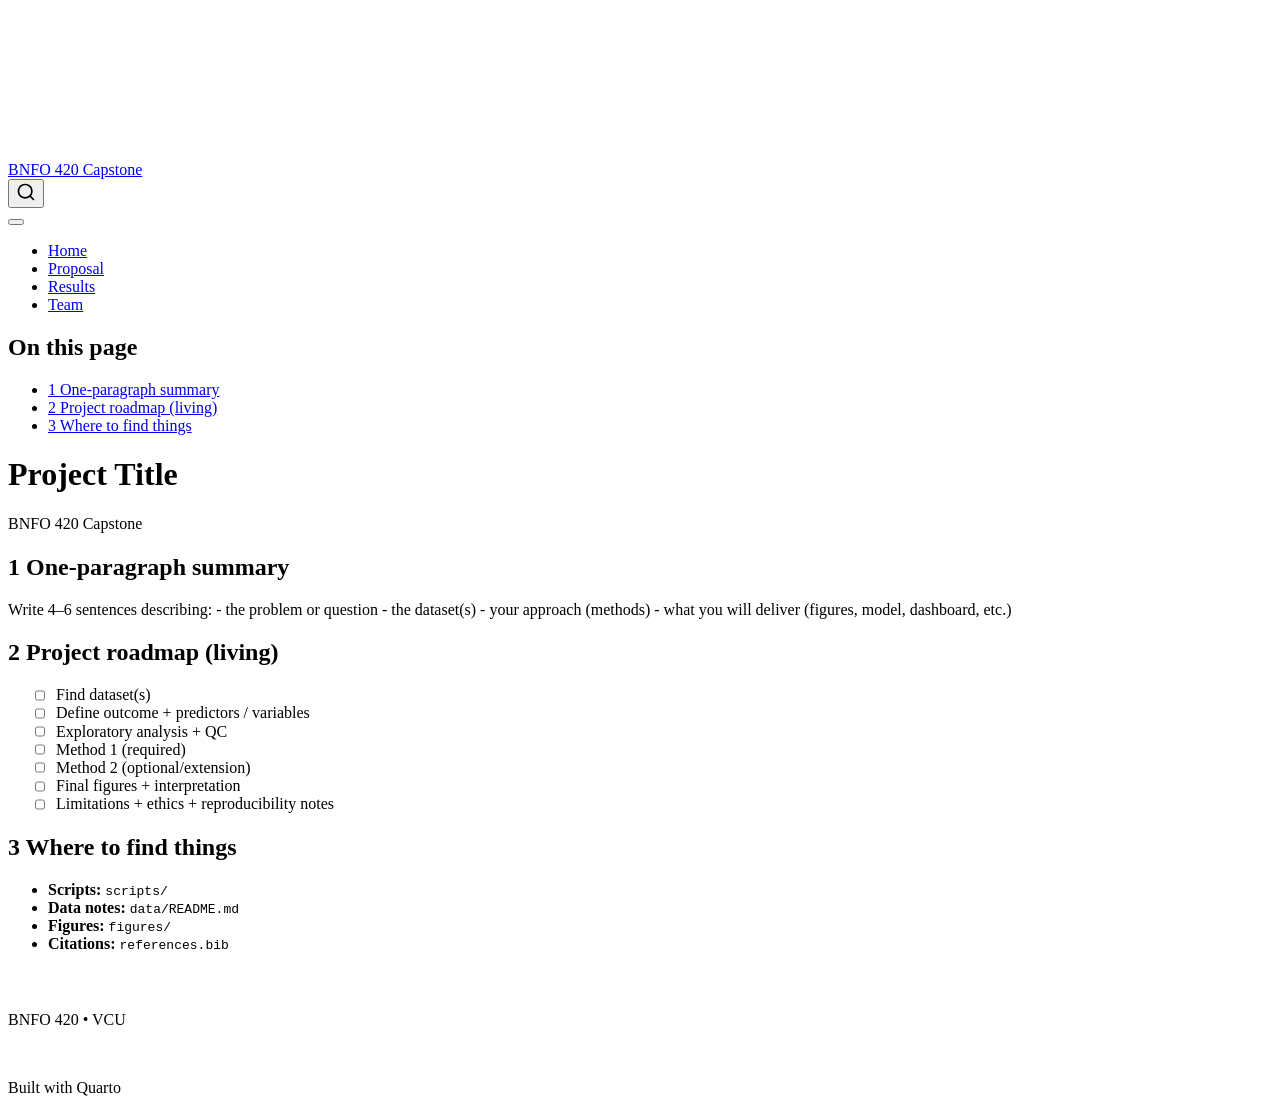
==== docs/index.html @ 2b0be244 "Initial commit" ====
<!DOCTYPE html>
<html xmlns="http://www.w3.org/1999/xhtml" lang="en" xml:lang="en"><head>

<meta charset="utf-8">
<meta name="generator" content="quarto-1.8.26">

<meta name="viewport" content="width=device-width, initial-scale=1.0, user-scalable=yes">


<title>Project Title – BNFO 420 Capstone</title>
<style>
code{white-space: pre-wrap;}
span.smallcaps{font-variant: small-caps;}
div.columns{display: flex; gap: min(4vw, 1.5em);}
div.column{flex: auto; overflow-x: auto;}
div.hanging-indent{margin-left: 1.5em; text-indent: -1.5em;}
ul.task-list{list-style: none;}
ul.task-list li input[type="checkbox"] {
  width: 0.8em;
  margin: 0 0.8em 0.2em -1em; /* quarto-specific, see https://github.com/quarto-dev/quarto-cli/issues/4556 */ 
  vertical-align: middle;
}
</style>


<script src="site_libs/quarto-nav/quarto-nav.js"></script>
<script src="site_libs/quarto-nav/headroom.min.js"></script>
<script src="site_libs/clipboard/clipboard.min.js"></script>
<script src="site_libs/quarto-search/autocomplete.umd.js"></script>
<script src="site_libs/quarto-search/fuse.min.js"></script>
<script src="site_libs/quarto-search/quarto-search.js"></script>
<meta name="quarto:offset" content="./">
<script src="site_libs/quarto-html/quarto.js" type="module"></script>
<script src="site_libs/quarto-html/tabsets/tabsets.js" type="module"></script>
<script src="site_libs/quarto-html/axe/axe-check.js" type="module"></script>
<script src="site_libs/quarto-html/popper.min.js"></script>
<script src="site_libs/quarto-html/tippy.umd.min.js"></script>
<script src="site_libs/quarto-html/anchor.min.js"></script>
<link href="site_libs/quarto-html/tippy.css" rel="stylesheet">
<link href="site_libs/quarto-html/quarto-syntax-highlighting-587c61ba64f3a5504c4d52d930310e48.css" rel="stylesheet" id="quarto-text-highlighting-styles">
<script src="site_libs/bootstrap/bootstrap.min.js"></script>
<link href="site_libs/bootstrap/bootstrap-icons.css" rel="stylesheet">
<link href="site_libs/bootstrap/bootstrap-5b4ad623e5705c0698d39aec6f10cf02.min.css" rel="stylesheet" append-hash="true" id="quarto-bootstrap" data-mode="light">
<script id="quarto-search-options" type="application/json">{
  "location": "navbar",
  "copy-button": false,
  "collapse-after": 3,
  "panel-placement": "end",
  "type": "overlay",
  "limit": 50,
  "keyboard-shortcut": [
    "f",
    "/",
    "s"
  ],
  "show-item-context": false,
  "language": {
    "search-no-results-text": "No results",
    "search-matching-documents-text": "matching documents",
    "search-copy-link-title": "Copy link to search",
    "search-hide-matches-text": "Hide additional matches",
    "search-more-match-text": "more match in this document",
    "search-more-matches-text": "more matches in this document",
    "search-clear-button-title": "Clear",
    "search-text-placeholder": "",
    "search-detached-cancel-button-title": "Cancel",
    "search-submit-button-title": "Submit",
    "search-label": "Search"
  }
}</script>


</head>

<body class="nav-fixed quarto-light">

<div id="quarto-search-results"></div>
  <header id="quarto-header" class="headroom fixed-top">
    <nav class="navbar navbar-expand-lg " data-bs-theme="dark">
      <div class="navbar-container container-fluid">
      <div class="navbar-brand-container mx-auto">
    <a class="navbar-brand" href="./index.html">
    <span class="navbar-title">BNFO 420 Capstone</span>
    </a>
  </div>
            <div id="quarto-search" class="" title="Search"></div>
          <button class="navbar-toggler" type="button" data-bs-toggle="collapse" data-bs-target="#navbarCollapse" aria-controls="navbarCollapse" role="menu" aria-expanded="false" aria-label="Toggle navigation" onclick="if (window.quartoToggleHeadroom) { window.quartoToggleHeadroom(); }">
  <span class="navbar-toggler-icon"></span>
</button>
          <div class="collapse navbar-collapse" id="navbarCollapse">
            <ul class="navbar-nav navbar-nav-scroll me-auto">
  <li class="nav-item">
    <a class="nav-link active" href="./index.html" aria-current="page"> 
<span class="menu-text">Home</span></a>
  </li>  
  <li class="nav-item">
    <a class="nav-link" href="./proposal.html"> 
<span class="menu-text">Proposal</span></a>
  </li>  
  <li class="nav-item">
    <a class="nav-link" href="./results.html"> 
<span class="menu-text">Results</span></a>
  </li>  
  <li class="nav-item">
    <a class="nav-link" href="./team.html"> 
<span class="menu-text">Team</span></a>
  </li>  
</ul>
          </div> <!-- /navcollapse -->
            <div class="quarto-navbar-tools">
</div>
      </div> <!-- /container-fluid -->
    </nav>
</header>
<!-- content -->
<div id="quarto-content" class="quarto-container page-columns page-rows-contents page-layout-article page-navbar">
<!-- sidebar -->
<!-- margin-sidebar -->
    <div id="quarto-margin-sidebar" class="sidebar margin-sidebar">
        <nav id="TOC" role="doc-toc" class="toc-active">
    <h2 id="toc-title">On this page</h2>
   
  <ul>
  <li><a href="#one-paragraph-summary" id="toc-one-paragraph-summary" class="nav-link active" data-scroll-target="#one-paragraph-summary"><span class="header-section-number">1</span> One-paragraph summary</a></li>
  <li><a href="#project-roadmap-living" id="toc-project-roadmap-living" class="nav-link" data-scroll-target="#project-roadmap-living"><span class="header-section-number">2</span> Project roadmap (living)</a></li>
  <li><a href="#where-to-find-things" id="toc-where-to-find-things" class="nav-link" data-scroll-target="#where-to-find-things"><span class="header-section-number">3</span> Where to find things</a></li>
  </ul>
</nav>
    </div>
<!-- main -->
<main class="content" id="quarto-document-content">

<header id="title-block-header" class="quarto-title-block default">
<div class="quarto-title">
<h1 class="title">Project Title</h1>
<p class="subtitle lead">BNFO 420 Capstone</p>
</div>



<div class="quarto-title-meta">

    
  
    
  </div>
  


</header>


<section id="one-paragraph-summary" class="level2" data-number="1">
<h2 data-number="1" class="anchored" data-anchor-id="one-paragraph-summary"><span class="header-section-number">1</span> One-paragraph summary</h2>
<p>Write 4–6 sentences describing: - the problem or question - the dataset(s) - your approach (methods) - what you will deliver (figures, model, dashboard, etc.)</p>
</section>
<section id="project-roadmap-living" class="level2" data-number="2">
<h2 data-number="2" class="anchored" data-anchor-id="project-roadmap-living"><span class="header-section-number">2</span> Project roadmap (living)</h2>
<ul class="task-list">
<li><label><input type="checkbox">Find dataset(s)</label></li>
<li><label><input type="checkbox">Define outcome + predictors / variables</label></li>
<li><label><input type="checkbox">Exploratory analysis + QC</label></li>
<li><label><input type="checkbox">Method 1 (required)</label></li>
<li><label><input type="checkbox">Method 2 (optional/extension)</label></li>
<li><label><input type="checkbox">Final figures + interpretation</label></li>
<li><label><input type="checkbox">Limitations + ethics + reproducibility notes</label></li>
</ul>
</section>
<section id="where-to-find-things" class="level2" data-number="3">
<h2 data-number="3" class="anchored" data-anchor-id="where-to-find-things"><span class="header-section-number">3</span> Where to find things</h2>
<ul>
<li><strong>Scripts:</strong> <code>scripts/</code></li>
<li><strong>Data notes:</strong> <code>data/README.md</code></li>
<li><strong>Figures:</strong> <code>figures/</code></li>
<li><strong>Citations:</strong> <code>references.bib</code></li>
</ul>


</section>

</main> <!-- /main -->
<script id="quarto-html-after-body" type="application/javascript">
  window.document.addEventListener("DOMContentLoaded", function (event) {
    const icon = "";
    const anchorJS = new window.AnchorJS();
    anchorJS.options = {
      placement: 'right',
      icon: icon
    };
    anchorJS.add('.anchored');
    const isCodeAnnotation = (el) => {
      for (const clz of el.classList) {
        if (clz.startsWith('code-annotation-')) {                     
          return true;
        }
      }
      return false;
    }
    const onCopySuccess = function(e) {
      // button target
      const button = e.trigger;
      // don't keep focus
      button.blur();
      // flash "checked"
      button.classList.add('code-copy-button-checked');
      var currentTitle = button.getAttribute("title");
      button.setAttribute("title", "Copied!");
      let tooltip;
      if (window.bootstrap) {
        button.setAttribute("data-bs-toggle", "tooltip");
        button.setAttribute("data-bs-placement", "left");
        button.setAttribute("data-bs-title", "Copied!");
        tooltip = new bootstrap.Tooltip(button, 
          { trigger: "manual", 
            customClass: "code-copy-button-tooltip",
            offset: [0, -8]});
        tooltip.show();    
      }
      setTimeout(function() {
        if (tooltip) {
          tooltip.hide();
          button.removeAttribute("data-bs-title");
          button.removeAttribute("data-bs-toggle");
          button.removeAttribute("data-bs-placement");
        }
        button.setAttribute("title", currentTitle);
        button.classList.remove('code-copy-button-checked');
      }, 1000);
      // clear code selection
      e.clearSelection();
    }
    const getTextToCopy = function(trigger) {
      const outerScaffold = trigger.parentElement.cloneNode(true);
      const codeEl = outerScaffold.querySelector('code');
      for (const childEl of codeEl.children) {
        if (isCodeAnnotation(childEl)) {
          childEl.remove();
        }
      }
      return codeEl.innerText;
    }
    const clipboard = new window.ClipboardJS('.code-copy-button:not([data-in-quarto-modal])', {
      text: getTextToCopy
    });
    clipboard.on('success', onCopySuccess);
    if (window.document.getElementById('quarto-embedded-source-code-modal')) {
      const clipboardModal = new window.ClipboardJS('.code-copy-button[data-in-quarto-modal]', {
        text: getTextToCopy,
        container: window.document.getElementById('quarto-embedded-source-code-modal')
      });
      clipboardModal.on('success', onCopySuccess);
    }
      var localhostRegex = new RegExp(/^(?:http|https):\/\/localhost\:?[0-9]*\//);
      var mailtoRegex = new RegExp(/^mailto:/);
        var filterRegex = new RegExp('/' + window.location.host + '/');
      var isInternal = (href) => {
          return filterRegex.test(href) || localhostRegex.test(href) || mailtoRegex.test(href);
      }
      // Inspect non-navigation links and adorn them if external
     var links = window.document.querySelectorAll('a[href]:not(.nav-link):not(.navbar-brand):not(.toc-action):not(.sidebar-link):not(.sidebar-item-toggle):not(.pagination-link):not(.no-external):not([aria-hidden]):not(.dropdown-item):not(.quarto-navigation-tool):not(.about-link)');
      for (var i=0; i<links.length; i++) {
        const link = links[i];
        if (!isInternal(link.href)) {
          // undo the damage that might have been done by quarto-nav.js in the case of
          // links that we want to consider external
          if (link.dataset.originalHref !== undefined) {
            link.href = link.dataset.originalHref;
          }
        }
      }
    function tippyHover(el, contentFn, onTriggerFn, onUntriggerFn) {
      const config = {
        allowHTML: true,
        maxWidth: 500,
        delay: 100,
        arrow: false,
        appendTo: function(el) {
            return el.parentElement;
        },
        interactive: true,
        interactiveBorder: 10,
        theme: 'quarto',
        placement: 'bottom-start',
      };
      if (contentFn) {
        config.content = contentFn;
      }
      if (onTriggerFn) {
        config.onTrigger = onTriggerFn;
      }
      if (onUntriggerFn) {
        config.onUntrigger = onUntriggerFn;
      }
      window.tippy(el, config); 
    }
    const noterefs = window.document.querySelectorAll('a[role="doc-noteref"]');
    for (var i=0; i<noterefs.length; i++) {
      const ref = noterefs[i];
      tippyHover(ref, function() {
        // use id or data attribute instead here
        let href = ref.getAttribute('data-footnote-href') || ref.getAttribute('href');
        try { href = new URL(href).hash; } catch {}
        const id = href.replace(/^#\/?/, "");
        const note = window.document.getElementById(id);
        if (note) {
          return note.innerHTML;
        } else {
          return "";
        }
      });
    }
    const xrefs = window.document.querySelectorAll('a.quarto-xref');
    const processXRef = (id, note) => {
      // Strip column container classes
      const stripColumnClz = (el) => {
        el.classList.remove("page-full", "page-columns");
        if (el.children) {
          for (const child of el.children) {
            stripColumnClz(child);
          }
        }
      }
      stripColumnClz(note)
      if (id === null || id.startsWith('sec-')) {
        // Special case sections, only their first couple elements
        const container = document.createElement("div");
        if (note.children && note.children.length > 2) {
          container.appendChild(note.children[0].cloneNode(true));
          for (let i = 1; i < note.children.length; i++) {
            const child = note.children[i];
            if (child.tagName === "P" && child.innerText === "") {
              continue;
            } else {
              container.appendChild(child.cloneNode(true));
              break;
            }
          }
          if (window.Quarto?.typesetMath) {
            window.Quarto.typesetMath(container);
          }
          return container.innerHTML
        } else {
          if (window.Quarto?.typesetMath) {
            window.Quarto.typesetMath(note);
          }
          return note.innerHTML;
        }
      } else {
        // Remove any anchor links if they are present
        const anchorLink = note.querySelector('a.anchorjs-link');
        if (anchorLink) {
          anchorLink.remove();
        }
        if (window.Quarto?.typesetMath) {
          window.Quarto.typesetMath(note);
        }
        if (note.classList.contains("callout")) {
          return note.outerHTML;
        } else {
          return note.innerHTML;
        }
      }
    }
    for (var i=0; i<xrefs.length; i++) {
      const xref = xrefs[i];
      tippyHover(xref, undefined, function(instance) {
        instance.disable();
        let url = xref.getAttribute('href');
        let hash = undefined; 
        if (url.startsWith('#')) {
          hash = url;
        } else {
          try { hash = new URL(url).hash; } catch {}
        }
        if (hash) {
          const id = hash.replace(/^#\/?/, "");
          const note = window.document.getElementById(id);
          if (note !== null) {
            try {
              const html = processXRef(id, note.cloneNode(true));
              instance.setContent(html);
            } finally {
              instance.enable();
              instance.show();
            }
          } else {
            // See if we can fetch this
            fetch(url.split('#')[0])
            .then(res => res.text())
            .then(html => {
              const parser = new DOMParser();
              const htmlDoc = parser.parseFromString(html, "text/html");
              const note = htmlDoc.getElementById(id);
              if (note !== null) {
                const html = processXRef(id, note);
                instance.setContent(html);
              } 
            }).finally(() => {
              instance.enable();
              instance.show();
            });
          }
        } else {
          // See if we can fetch a full url (with no hash to target)
          // This is a special case and we should probably do some content thinning / targeting
          fetch(url)
          .then(res => res.text())
          .then(html => {
            const parser = new DOMParser();
            const htmlDoc = parser.parseFromString(html, "text/html");
            const note = htmlDoc.querySelector('main.content');
            if (note !== null) {
              // This should only happen for chapter cross references
              // (since there is no id in the URL)
              // remove the first header
              if (note.children.length > 0 && note.children[0].tagName === "HEADER") {
                note.children[0].remove();
              }
              const html = processXRef(null, note);
              instance.setContent(html);
            } 
          }).finally(() => {
            instance.enable();
            instance.show();
          });
        }
      }, function(instance) {
      });
    }
        let selectedAnnoteEl;
        const selectorForAnnotation = ( cell, annotation) => {
          let cellAttr = 'data-code-cell="' + cell + '"';
          let lineAttr = 'data-code-annotation="' +  annotation + '"';
          const selector = 'span[' + cellAttr + '][' + lineAttr + ']';
          return selector;
        }
        const selectCodeLines = (annoteEl) => {
          const doc = window.document;
          const targetCell = annoteEl.getAttribute("data-target-cell");
          const targetAnnotation = annoteEl.getAttribute("data-target-annotation");
          const annoteSpan = window.document.querySelector(selectorForAnnotation(targetCell, targetAnnotation));
          const lines = annoteSpan.getAttribute("data-code-lines").split(",");
          const lineIds = lines.map((line) => {
            return targetCell + "-" + line;
          })
          let top = null;
          let height = null;
          let parent = null;
          if (lineIds.length > 0) {
              //compute the position of the single el (top and bottom and make a div)
              const el = window.document.getElementById(lineIds[0]);
              top = el.offsetTop;
              height = el.offsetHeight;
              parent = el.parentElement.parentElement;
            if (lineIds.length > 1) {
              const lastEl = window.document.getElementById(lineIds[lineIds.length - 1]);
              const bottom = lastEl.offsetTop + lastEl.offsetHeight;
              height = bottom - top;
            }
            if (top !== null && height !== null && parent !== null) {
              // cook up a div (if necessary) and position it 
              let div = window.document.getElementById("code-annotation-line-highlight");
              if (div === null) {
                div = window.document.createElement("div");
                div.setAttribute("id", "code-annotation-line-highlight");
                div.style.position = 'absolute';
                parent.appendChild(div);
              }
              div.style.top = top - 2 + "px";
              div.style.height = height + 4 + "px";
              div.style.left = 0;
              let gutterDiv = window.document.getElementById("code-annotation-line-highlight-gutter");
              if (gutterDiv === null) {
                gutterDiv = window.document.createElement("div");
                gutterDiv.setAttribute("id", "code-annotation-line-highlight-gutter");
                gutterDiv.style.position = 'absolute';
                const codeCell = window.document.getElementById(targetCell);
                const gutter = codeCell.querySelector('.code-annotation-gutter');
                gutter.appendChild(gutterDiv);
              }
              gutterDiv.style.top = top - 2 + "px";
              gutterDiv.style.height = height + 4 + "px";
            }
            selectedAnnoteEl = annoteEl;
          }
        };
        const unselectCodeLines = () => {
          const elementsIds = ["code-annotation-line-highlight", "code-annotation-line-highlight-gutter"];
          elementsIds.forEach((elId) => {
            const div = window.document.getElementById(elId);
            if (div) {
              div.remove();
            }
          });
          selectedAnnoteEl = undefined;
        };
          // Handle positioning of the toggle
      window.addEventListener(
        "resize",
        throttle(() => {
          elRect = undefined;
          if (selectedAnnoteEl) {
            selectCodeLines(selectedAnnoteEl);
          }
        }, 10)
      );
      function throttle(fn, ms) {
      let throttle = false;
      let timer;
        return (...args) => {
          if(!throttle) { // first call gets through
              fn.apply(this, args);
              throttle = true;
          } else { // all the others get throttled
              if(timer) clearTimeout(timer); // cancel #2
              timer = setTimeout(() => {
                fn.apply(this, args);
                timer = throttle = false;
              }, ms);
          }
        };
      }
        // Attach click handler to the DT
        const annoteDls = window.document.querySelectorAll('dt[data-target-cell]');
        for (const annoteDlNode of annoteDls) {
          annoteDlNode.addEventListener('click', (event) => {
            const clickedEl = event.target;
            if (clickedEl !== selectedAnnoteEl) {
              unselectCodeLines();
              const activeEl = window.document.querySelector('dt[data-target-cell].code-annotation-active');
              if (activeEl) {
                activeEl.classList.remove('code-annotation-active');
              }
              selectCodeLines(clickedEl);
              clickedEl.classList.add('code-annotation-active');
            } else {
              // Unselect the line
              unselectCodeLines();
              clickedEl.classList.remove('code-annotation-active');
            }
          });
        }
    const findCites = (el) => {
      const parentEl = el.parentElement;
      if (parentEl) {
        const cites = parentEl.dataset.cites;
        if (cites) {
          return {
            el,
            cites: cites.split(' ')
          };
        } else {
          return findCites(el.parentElement)
        }
      } else {
        return undefined;
      }
    };
    var bibliorefs = window.document.querySelectorAll('a[role="doc-biblioref"]');
    for (var i=0; i<bibliorefs.length; i++) {
      const ref = bibliorefs[i];
      const citeInfo = findCites(ref);
      if (citeInfo) {
        tippyHover(citeInfo.el, function() {
          var popup = window.document.createElement('div');
          citeInfo.cites.forEach(function(cite) {
            var citeDiv = window.document.createElement('div');
            citeDiv.classList.add('hanging-indent');
            citeDiv.classList.add('csl-entry');
            var biblioDiv = window.document.getElementById('ref-' + cite);
            if (biblioDiv) {
              citeDiv.innerHTML = biblioDiv.innerHTML;
            }
            popup.appendChild(citeDiv);
          });
          return popup.innerHTML;
        });
      }
    }
  });
  </script>
</div> <!-- /content -->
<footer class="footer">
  <div class="nav-footer">
    <div class="nav-footer-left">
<p>BNFO 420 • VCU</p>
</div>   
    <div class="nav-footer-center">
      &nbsp;
    </div>
    <div class="nav-footer-right">
<p>Built with Quarto</p>
</div>
  </div>
</footer>




</body></html>
---- docs/site_libs/quarto-html/tippy.css ----
.tippy-box[data-animation=fade][data-state=hidden]{opacity:0}[data-tippy-root]{max-width:calc(100vw - 10px)}.tippy-box{position:relative;background-color:#333;color:#fff;border-radius:4px;font-size:14px;line-height:1.4;white-space:normal;outline:0;transition-property:transform,visibility,opacity}.tippy-box[data-placement^=top]>.tippy-arrow{bottom:0}.tippy-box[data-placement^=top]>.tippy-arrow:before{bottom:-7px;left:0;border-width:8px 8px 0;border-top-color:initial;transform-origin:center top}.tippy-box[data-placement^=bottom]>.tippy-arrow{top:0}.tippy-box[data-placement^=bottom]>.tippy-arrow:before{top:-7px;left:0;border-width:0 8px 8px;border-bottom-color:initial;transform-origin:center bottom}.tippy-box[data-placement^=left]>.tippy-arrow{right:0}.tippy-box[data-placement^=left]>.tippy-arrow:before{border-width:8px 0 8px 8px;border-left-color:initial;right:-7px;transform-origin:center left}.tippy-box[data-placement^=right]>.tippy-arrow{left:0}.tippy-box[data-placement^=right]>.tippy-arrow:before{left:-7px;border-width:8px 8px 8px 0;border-right-color:initial;transform-origin:center right}.tippy-box[data-inertia][data-state=visible]{transition-timing-function:cubic-bezier(.54,1.5,.38,1.11)}.tippy-arrow{width:16px;height:16px;color:#333}.tippy-arrow:before{content:"";position:absolute;border-color:transparent;border-style:solid}.tippy-content{position:relative;padding:5px 9px;z-index:1}
---- docs/site_libs/quarto-html/quarto-syntax-highlighting-587c61ba64f3a5504c4d52d930310e48.css ----
/* quarto syntax highlight colors */
:root {
  --quarto-hl-ot-color: #003B4F;
  --quarto-hl-at-color: #657422;
  --quarto-hl-ss-color: #20794D;
  --quarto-hl-an-color: #5E5E5E;
  --quarto-hl-fu-color: #4758AB;
  --quarto-hl-st-color: #20794D;
  --quarto-hl-cf-color: #003B4F;
  --quarto-hl-op-color: #5E5E5E;
  --quarto-hl-er-color: #AD0000;
  --quarto-hl-bn-color: #AD0000;
  --quarto-hl-al-color: #AD0000;
  --quarto-hl-va-color: #111111;
  --quarto-hl-bu-color: inherit;
  --quarto-hl-ex-color: inherit;
  --quarto-hl-pp-color: #AD0000;
  --quarto-hl-in-color: #5E5E5E;
  --quarto-hl-vs-color: #20794D;
  --quarto-hl-wa-color: #5E5E5E;
  --quarto-hl-do-color: #5E5E5E;
  --quarto-hl-im-color: #00769E;
  --quarto-hl-ch-color: #20794D;
  --quarto-hl-dt-color: #AD0000;
  --quarto-hl-fl-color: #AD0000;
  --quarto-hl-co-color: #5E5E5E;
  --quarto-hl-cv-color: #5E5E5E;
  --quarto-hl-cn-color: #8f5902;
  --quarto-hl-sc-color: #5E5E5E;
  --quarto-hl-dv-color: #AD0000;
  --quarto-hl-kw-color: #003B4F;
}

/* other quarto variables */
:root {
  --quarto-font-monospace: SFMono-Regular, Menlo, Monaco, Consolas, "Liberation Mono", "Courier New", monospace;
}

/* syntax highlight based on Pandoc's rules */
pre > code.sourceCode > span {
  color: #003B4F;
}

code.sourceCode > span {
  color: #003B4F;
}

div.sourceCode,
div.sourceCode pre.sourceCode {
  color: #003B4F;
}

/* Normal */
code span {
  color: #003B4F;
}

/* Alert */
code span.al {
  color: #AD0000;
  font-style: inherit;
}

/* Annotation */
code span.an {
  color: #5E5E5E;
  font-style: inherit;
}

/* Attribute */
code span.at {
  color: #657422;
  font-style: inherit;
}

/* BaseN */
code span.bn {
  color: #AD0000;
  font-style: inherit;
}

/* BuiltIn */
code span.bu {
  font-style: inherit;
}

/* ControlFlow */
code span.cf {
  color: #003B4F;
  font-weight: bold;
  font-style: inherit;
}

/* Char */
code span.ch {
  color: #20794D;
  font-style: inherit;
}

/* Constant */
code span.cn {
  color: #8f5902;
  font-style: inherit;
}

/* Comment */
code span.co {
  color: #5E5E5E;
  font-style: inherit;
}

/* CommentVar */
code span.cv {
  color: #5E5E5E;
  font-style: italic;
}

/* Documentation */
code span.do {
  color: #5E5E5E;
  font-style: italic;
}

/* DataType */
code span.dt {
  color: #AD0000;
  font-style: inherit;
}

/* DecVal */
code span.dv {
  color: #AD0000;
  font-style: inherit;
}

/* Error */
code span.er {
  color: #AD0000;
  font-style: inherit;
}

/* Extension */
code span.ex {
  font-style: inherit;
}

/* Float */
code span.fl {
  color: #AD0000;
  font-style: inherit;
}

/* Function */
code span.fu {
  color: #4758AB;
  font-style: inherit;
}

/* Import */
code span.im {
  color: #00769E;
  font-style: inherit;
}

/* Information */
code span.in {
  color: #5E5E5E;
  font-style: inherit;
}

/* Keyword */
code span.kw {
  color: #003B4F;
  font-weight: bold;
  font-style: inherit;
}

/* Operator */
code span.op {
  color: #5E5E5E;
  font-style: inherit;
}

/* Other */
code span.ot {
  color: #003B4F;
  font-style: inherit;
}

/* Preprocessor */
code span.pp {
  color: #AD0000;
  font-style: inherit;
}

/* SpecialChar */
code span.sc {
  color: #5E5E5E;
  font-style: inherit;
}

/* SpecialString */
code span.ss {
  color: #20794D;
  font-style: inherit;
}

/* String */
code span.st {
  color: #20794D;
  font-style: inherit;
}

/* Variable */
code span.va {
  color: #111111;
  font-style: inherit;
}

/* VerbatimString */
code span.vs {
  color: #20794D;
  font-style: inherit;
}

/* Warning */
code span.wa {
  color: #5E5E5E;
  font-style: italic;
}

.prevent-inlining {
  content: "</";
}

/*# sourceMappingURL=2dce1cc6c82594539e1579de68416b47.css.map */
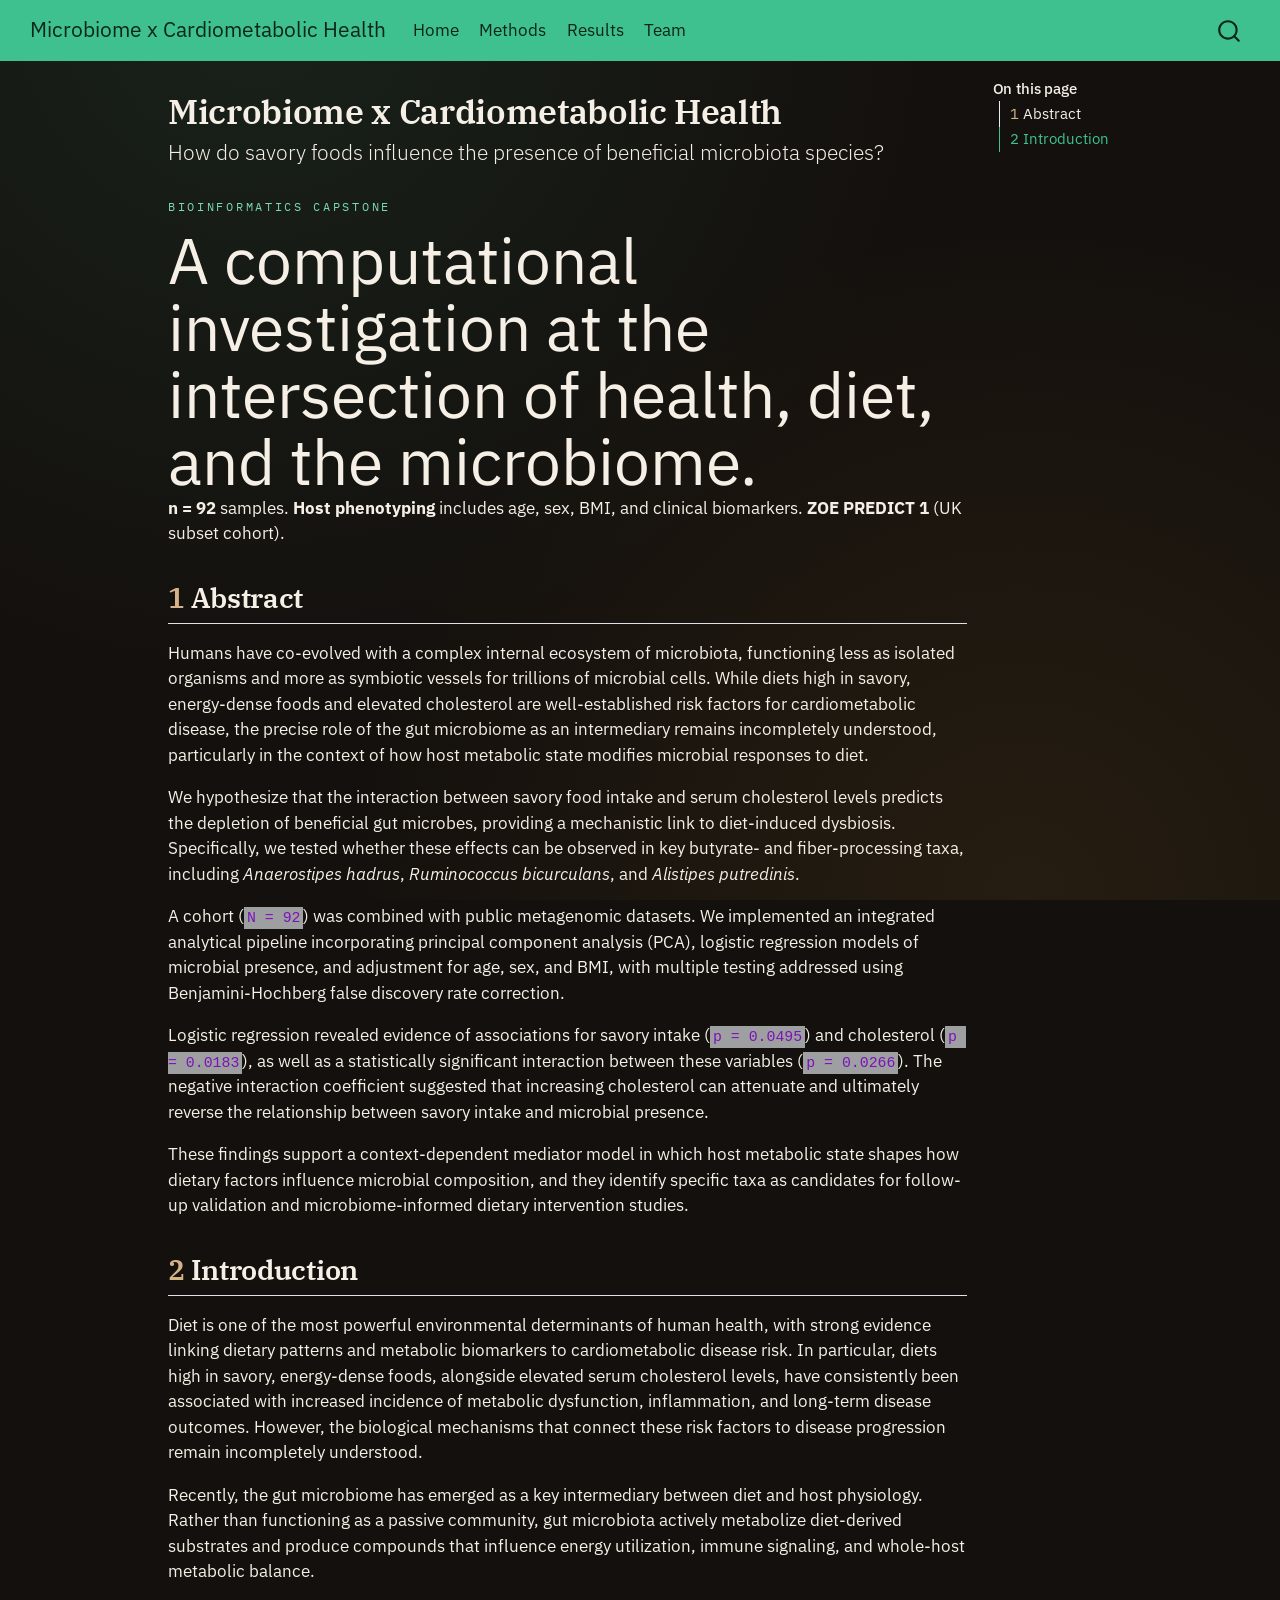
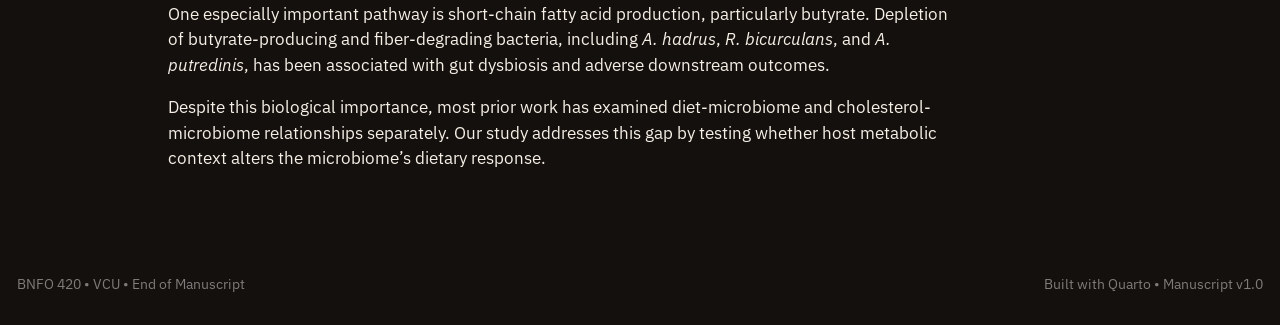
==== commit 7826dfe7: "Transfer Quarto theme and manuscript content. Align site styling and page narrative with the migrate" ====
--- a/docs/index.html
+++ b/docs/index.html
@@ -2,12 +2,12 @@
 <html xmlns="http://www.w3.org/1999/xhtml" lang="en" xml:lang="en"><head>
 
 <meta charset="utf-8">
-<meta name="generator" content="quarto-1.8.26">
+<meta name="generator" content="quarto-1.8.27">
 
 <meta name="viewport" content="width=device-width, initial-scale=1.0, user-scalable=yes">
 
 
-<title>Project Title – BNFO 420 Capstone</title>
+<title>Microbiome x Cardiometabolic Health</title>
 <style>
 code{white-space: pre-wrap;}
 span.smallcaps{font-variant: small-caps;}
@@ -37,10 +37,10 @@
 <script src="site_libs/quarto-html/tippy.umd.min.js"></script>
 <script src="site_libs/quarto-html/anchor.min.js"></script>
 <link href="site_libs/quarto-html/tippy.css" rel="stylesheet">
-<link href="site_libs/quarto-html/quarto-syntax-highlighting-587c61ba64f3a5504c4d52d930310e48.css" rel="stylesheet" id="quarto-text-highlighting-styles">
+<link href="site_libs/quarto-html/quarto-syntax-highlighting-dark-4d9afe2b8d18ee9fa5d0d57b5ed4214d.css" rel="stylesheet" id="quarto-text-highlighting-styles">
 <script src="site_libs/bootstrap/bootstrap.min.js"></script>
 <link href="site_libs/bootstrap/bootstrap-icons.css" rel="stylesheet">
-<link href="site_libs/bootstrap/bootstrap-5b4ad623e5705c0698d39aec6f10cf02.min.css" rel="stylesheet" append-hash="true" id="quarto-bootstrap" data-mode="light">
+<link href="site_libs/bootstrap/bootstrap-b4e9557cfa6f22abb82a7b4c16b2874a.min.css" rel="stylesheet" append-hash="true" id="quarto-bootstrap" data-mode="dark">
 <script id="quarto-search-options" type="application/json">{
   "location": "navbar",
   "copy-button": false,
@@ -68,6 +68,7 @@
     "search-label": "Search"
   }
 }</script>
+<style>html{ scroll-behavior: smooth; }</style>
 
 
 </head>
@@ -80,7 +81,7 @@
       <div class="navbar-container container-fluid">
       <div class="navbar-brand-container mx-auto">
     <a class="navbar-brand" href="./index.html">
-    <span class="navbar-title">BNFO 420 Capstone</span>
+    <span class="navbar-title">Microbiome x Cardiometabolic Health</span>
     </a>
   </div>
             <div id="quarto-search" class="" title="Search"></div>
@@ -95,7 +96,7 @@
   </li>  
   <li class="nav-item">
     <a class="nav-link" href="./proposal.html"> 
-<span class="menu-text">Proposal</span></a>
+<span class="menu-text">Methods</span></a>
   </li>  
   <li class="nav-item">
     <a class="nav-link" href="./results.html"> 
@@ -121,9 +122,8 @@
     <h2 id="toc-title">On this page</h2>
    
   <ul>
-  <li><a href="#one-paragraph-summary" id="toc-one-paragraph-summary" class="nav-link active" data-scroll-target="#one-paragraph-summary"><span class="header-section-number">1</span> One-paragraph summary</a></li>
-  <li><a href="#project-roadmap-living" id="toc-project-roadmap-living" class="nav-link" data-scroll-target="#project-roadmap-living"><span class="header-section-number">2</span> Project roadmap (living)</a></li>
-  <li><a href="#where-to-find-things" id="toc-where-to-find-things" class="nav-link" data-scroll-target="#where-to-find-things"><span class="header-section-number">3</span> Where to find things</a></li>
+  <li><a href="#abstract" id="toc-abstract" class="nav-link active" data-scroll-target="#abstract"><span class="header-section-number">1</span> Abstract</a></li>
+  <li><a href="#introduction" id="toc-introduction" class="nav-link" data-scroll-target="#introduction"><span class="header-section-number">2</span> Introduction</a></li>
   </ul>
 </nav>
     </div>
@@ -132,8 +132,8 @@
 
 <header id="title-block-header" class="quarto-title-block default">
 <div class="quarto-title">
-<h1 class="title">Project Title</h1>
-<p class="subtitle lead">BNFO 420 Capstone</p>
+<h1 class="title">Microbiome x Cardiometabolic Health</h1>
+<p class="subtitle lead">How do savory foods influence the presence of beneficial microbiota species?</p>
 </div>
 
 
@@ -150,30 +150,27 @@
 </header>
 
 
-<section id="one-paragraph-summary" class="level2" data-number="1">
-<h2 data-number="1" class="anchored" data-anchor-id="one-paragraph-summary"><span class="header-section-number">1</span> One-paragraph summary</h2>
-<p>Write 4–6 sentences describing: - the problem or question - the dataset(s) - your approach (methods) - what you will deliver (figures, model, dashboard, etc.)</p>
+<div class="hero-kicker">
+Bioinformatics Capstone
+</div>
+<div class="hero-title">
+A computational investigation at the intersection of health, diet, and the microbiome.
+</div>
+<p><strong>n = 92</strong> samples. <strong>Host phenotyping</strong> includes age, sex, BMI, and clinical biomarkers. <strong>ZOE PREDICT 1</strong> (UK subset cohort).</p>
+<section id="abstract" class="level2" data-number="1">
+<h2 data-number="1" class="anchored" data-anchor-id="abstract"><span class="header-section-number">1</span> Abstract</h2>
+<p>Humans have co-evolved with a complex internal ecosystem of microbiota, functioning less as isolated organisms and more as symbiotic vessels for trillions of microbial cells. While diets high in savory, energy-dense foods and elevated cholesterol are well-established risk factors for cardiometabolic disease, the precise role of the gut microbiome as an intermediary remains incompletely understood, particularly in the context of how host metabolic state modifies microbial responses to diet.</p>
+<p>We hypothesize that the interaction between savory food intake and serum cholesterol levels predicts the depletion of beneficial gut microbes, providing a mechanistic link to diet-induced dysbiosis. Specifically, we tested whether these effects can be observed in key butyrate- and fiber-processing taxa, including <em>Anaerostipes hadrus</em>, <em>Ruminococcus bicurculans</em>, and <em>Alistipes putredinis</em>.</p>
+<p>A cohort (<code>N = 92</code>) was combined with public metagenomic datasets. We implemented an integrated analytical pipeline incorporating principal component analysis (PCA), logistic regression models of microbial presence, and adjustment for age, sex, and BMI, with multiple testing addressed using Benjamini-Hochberg false discovery rate correction.</p>
+<p>Logistic regression revealed evidence of associations for savory intake (<code>p = 0.0495</code>) and cholesterol (<code>p = 0.0183</code>), as well as a statistically significant interaction between these variables (<code>p = 0.0266</code>). The negative interaction coefficient suggested that increasing cholesterol can attenuate and ultimately reverse the relationship between savory intake and microbial presence.</p>
+<p>These findings support a context-dependent mediator model in which host metabolic state shapes how dietary factors influence microbial composition, and they identify specific taxa as candidates for follow-up validation and microbiome-informed dietary intervention studies.</p>
 </section>
-<section id="project-roadmap-living" class="level2" data-number="2">
-<h2 data-number="2" class="anchored" data-anchor-id="project-roadmap-living"><span class="header-section-number">2</span> Project roadmap (living)</h2>
-<ul class="task-list">
-<li><label><input type="checkbox">Find dataset(s)</label></li>
-<li><label><input type="checkbox">Define outcome + predictors / variables</label></li>
-<li><label><input type="checkbox">Exploratory analysis + QC</label></li>
-<li><label><input type="checkbox">Method 1 (required)</label></li>
-<li><label><input type="checkbox">Method 2 (optional/extension)</label></li>
-<li><label><input type="checkbox">Final figures + interpretation</label></li>
-<li><label><input type="checkbox">Limitations + ethics + reproducibility notes</label></li>
-</ul>
-</section>
-<section id="where-to-find-things" class="level2" data-number="3">
-<h2 data-number="3" class="anchored" data-anchor-id="where-to-find-things"><span class="header-section-number">3</span> Where to find things</h2>
-<ul>
-<li><strong>Scripts:</strong> <code>scripts/</code></li>
-<li><strong>Data notes:</strong> <code>data/README.md</code></li>
-<li><strong>Figures:</strong> <code>figures/</code></li>
-<li><strong>Citations:</strong> <code>references.bib</code></li>
-</ul>
+<section id="introduction" class="level2" data-number="2">
+<h2 data-number="2" class="anchored" data-anchor-id="introduction"><span class="header-section-number">2</span> Introduction</h2>
+<p>Diet is one of the most powerful environmental determinants of human health, with strong evidence linking dietary patterns and metabolic biomarkers to cardiometabolic disease risk. In particular, diets high in savory, energy-dense foods, alongside elevated serum cholesterol levels, have consistently been associated with increased incidence of metabolic dysfunction, inflammation, and long-term disease outcomes. However, the biological mechanisms that connect these risk factors to disease progression remain incompletely understood.</p>
+<p>Recently, the gut microbiome has emerged as a key intermediary between diet and host physiology. Rather than functioning as a passive community, gut microbiota actively metabolize diet-derived substrates and produce compounds that influence energy utilization, immune signaling, and whole-host metabolic balance.</p>
+<p>One especially important pathway is short-chain fatty acid production, particularly butyrate. Depletion of butyrate-producing and fiber-degrading bacteria, including <em>A. hadrus</em>, <em>R. bicurculans</em>, and <em>A. putredinis</em>, has been associated with gut dysbiosis and adverse downstream outcomes.</p>
+<p>Despite this biological importance, most prior work has examined diet-microbiome and cholesterol-microbiome relationships separately. Our study addresses this gap by testing whether host metabolic context alters the microbiome’s dietary response.</p>
 
 
 </section>
@@ -583,13 +580,13 @@
 <footer class="footer">
   <div class="nav-footer">
     <div class="nav-footer-left">
-<p>BNFO 420 • VCU</p>
+<p>BNFO 420 • VCU • End of Manuscript</p>
 </div>   
     <div class="nav-footer-center">
       &nbsp;
     </div>
     <div class="nav-footer-right">
-<p>Built with Quarto</p>
+<p>Built with Quarto • Manuscript v1.0</p>
 </div>
   </div>
 </footer>
@@ -597,4 +594,5 @@
 
 
 
+<script src="site_libs/quarto-html/zenscroll-min.js"></script>
 </body></html>
--- a/docs/site_libs/quarto-html/quarto-syntax-highlighting-dark-4d9afe2b8d18ee9fa5d0d57b5ed4214d.css
+++ b/docs/site_libs/quarto-html/quarto-syntax-highlighting-dark-4d9afe2b8d18ee9fa5d0d57b5ed4214d.css
@@ -0,0 +1,219 @@
+/* quarto syntax highlight colors */
+:root {
+  --quarto-hl-al-color: #f07178;
+  --quarto-hl-an-color: #d4d0ab;
+  --quarto-hl-at-color: #00e0e0;
+  --quarto-hl-bn-color: #d4d0ab;
+  --quarto-hl-bu-color: #abe338;
+  --quarto-hl-ch-color: #abe338;
+  --quarto-hl-co-color: #f8f8f2;
+  --quarto-hl-cv-color: #ffd700;
+  --quarto-hl-cn-color: #ffd700;
+  --quarto-hl-cf-color: #ffa07a;
+  --quarto-hl-dt-color: #ffa07a;
+  --quarto-hl-dv-color: #d4d0ab;
+  --quarto-hl-do-color: #f8f8f2;
+  --quarto-hl-er-color: #f07178;
+  --quarto-hl-ex-color: #00e0e0;
+  --quarto-hl-fl-color: #d4d0ab;
+  --quarto-hl-fu-color: #ffa07a;
+  --quarto-hl-im-color: #abe338;
+  --quarto-hl-in-color: #d4d0ab;
+  --quarto-hl-kw-color: #ffa07a;
+  --quarto-hl-op-color: #ffa07a;
+  --quarto-hl-ot-color: #00e0e0;
+  --quarto-hl-pp-color: #dcc6e0;
+  --quarto-hl-re-color: #00e0e0;
+  --quarto-hl-sc-color: #abe338;
+  --quarto-hl-ss-color: #abe338;
+  --quarto-hl-st-color: #abe338;
+  --quarto-hl-va-color: #00e0e0;
+  --quarto-hl-vs-color: #abe338;
+  --quarto-hl-wa-color: #dcc6e0;
+}
+
+/* other quarto variables */
+:root {
+  --quarto-font-monospace: SFMono-Regular, Menlo, Monaco, Consolas, "Liberation Mono", "Courier New", monospace;
+}
+
+/* syntax highlight based on Pandoc's rules */
+pre > code.sourceCode > span {
+  color: #f8f8f2;
+}
+
+code.sourceCode > span {
+  color: #f8f8f2;
+}
+
+div.sourceCode,
+div.sourceCode pre.sourceCode {
+  color: #f8f8f2;
+}
+
+/* Normal */
+code span {
+  color: #f8f8f2;
+}
+
+/* Alert */
+code span.al {
+  color: #f07178;
+}
+
+/* Annotation */
+code span.an {
+  color: #d4d0ab;
+}
+
+/* Attribute */
+code span.at {
+  color: #00e0e0;
+}
+
+/* BaseN */
+code span.bn {
+  color: #d4d0ab;
+}
+
+/* BuiltIn */
+code span.bu {
+  color: #abe338;
+}
+
+/* ControlFlow */
+code span.cf {
+  font-weight: bold;
+  color: #ffa07a;
+}
+
+/* Char */
+code span.ch {
+  color: #abe338;
+}
+
+/* Constant */
+code span.cn {
+  color: #ffd700;
+}
+
+/* Comment */
+code span.co {
+  font-style: italic;
+  color: #f8f8f2;
+}
+
+/* CommentVar */
+code span.cv {
+  color: #ffd700;
+}
+
+/* Documentation */
+code span.do {
+  color: #f8f8f2;
+}
+
+/* DataType */
+code span.dt {
+  color: #ffa07a;
+}
+
+/* DecVal */
+code span.dv {
+  color: #d4d0ab;
+}
+
+/* Error */
+code span.er {
+  color: #f07178;
+  text-decoration: underline;
+}
+
+/* Extension */
+code span.ex {
+  font-weight: bold;
+  color: #00e0e0;
+}
+
+/* Float */
+code span.fl {
+  color: #d4d0ab;
+}
+
+/* Function */
+code span.fu {
+  color: #ffa07a;
+}
+
+/* Import */
+code span.im {
+  color: #abe338;
+}
+
+/* Information */
+code span.in {
+  color: #d4d0ab;
+}
+
+/* Keyword */
+code span.kw {
+  font-weight: bold;
+  color: #ffa07a;
+}
+
+/* Operator */
+code span.op {
+  color: #ffa07a;
+}
+
+/* Other */
+code span.ot {
+  color: #00e0e0;
+}
+
+/* Preprocessor */
+code span.pp {
+  color: #dcc6e0;
+}
+
+/* RegionMarker */
+code span.re {
+  background-color: #f8f8f2;
+  color: #00e0e0;
+}
+
+/* SpecialChar */
+code span.sc {
+  color: #abe338;
+}
+
+/* SpecialString */
+code span.ss {
+  color: #abe338;
+}
+
+/* String */
+code span.st {
+  color: #abe338;
+}
+
+/* Variable */
+code span.va {
+  color: #00e0e0;
+}
+
+/* VerbatimString */
+code span.vs {
+  color: #abe338;
+}
+
+/* Warning */
+code span.wa {
+  color: #dcc6e0;
+}
+
+.prevent-inlining {
+  content: "</";
+}
+
+/*# sourceMappingURL=86edf53ecdff796acf02dbceed379426.css.map */
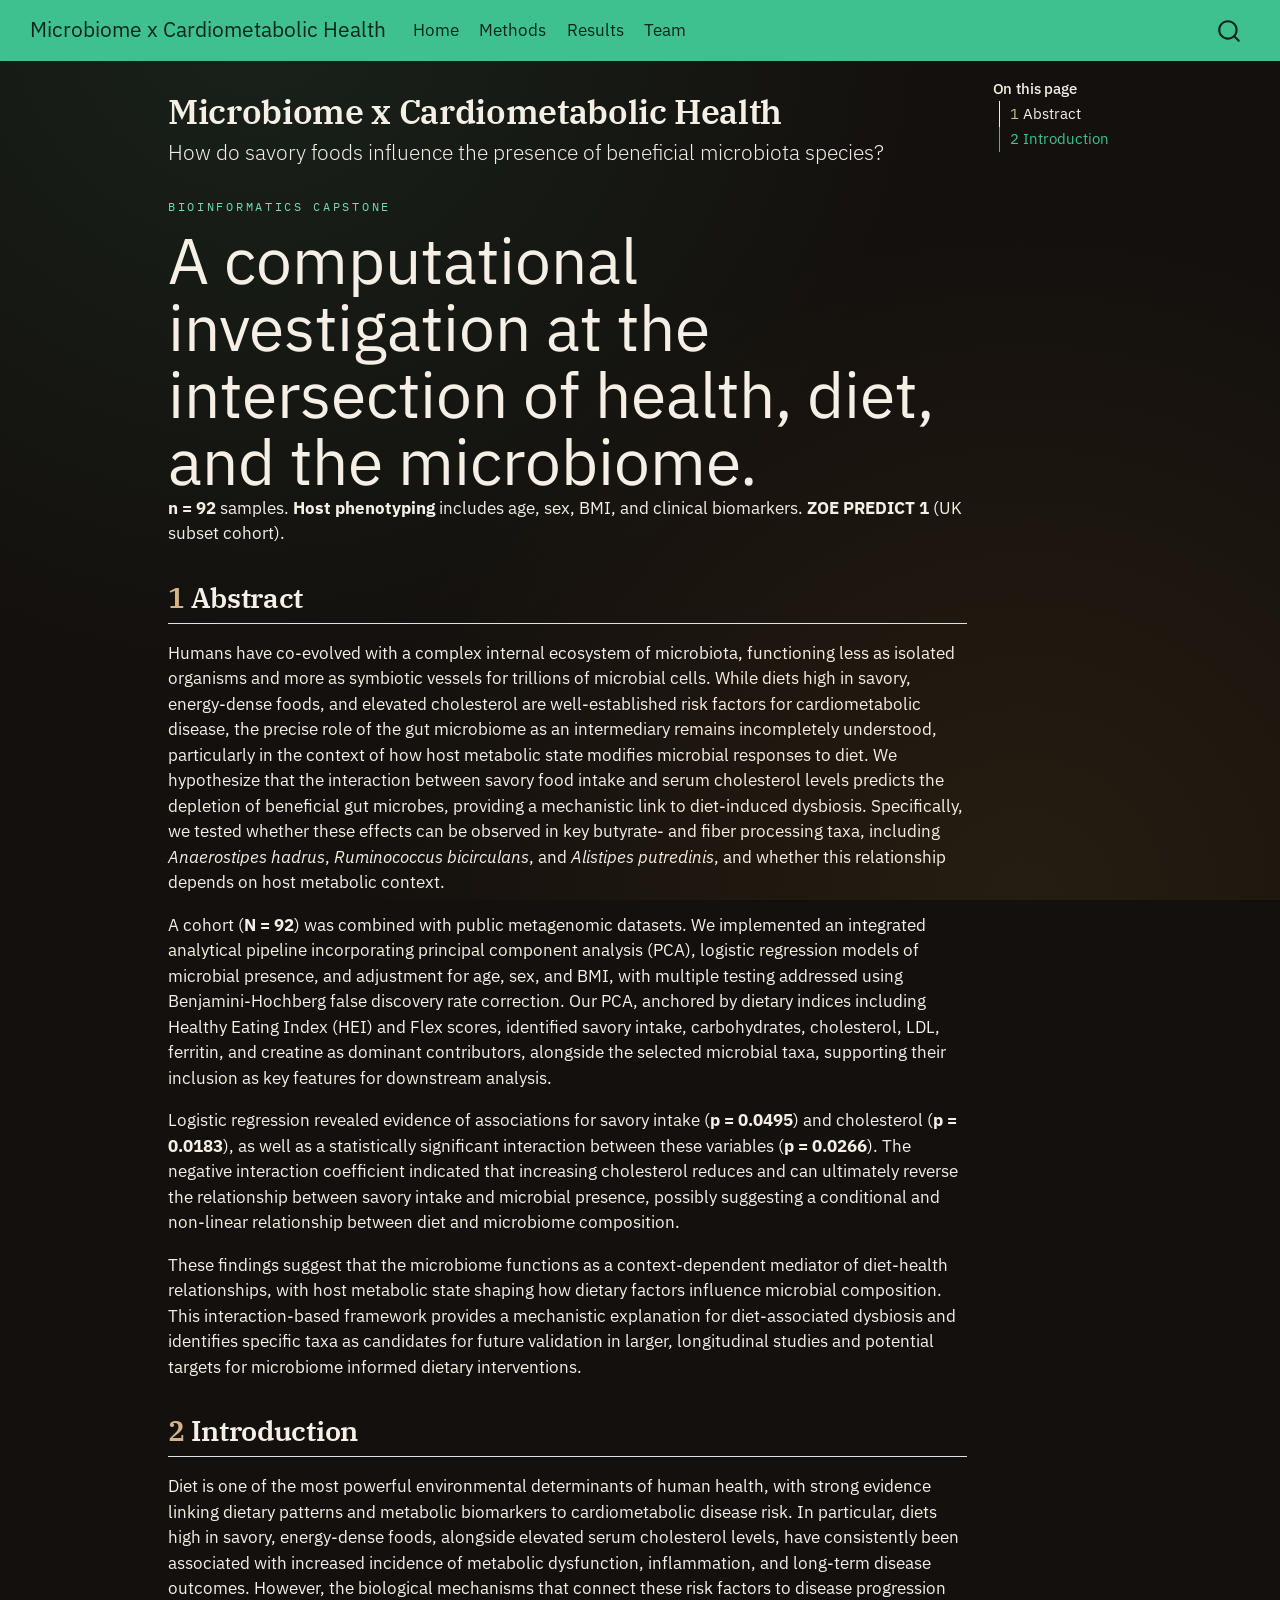
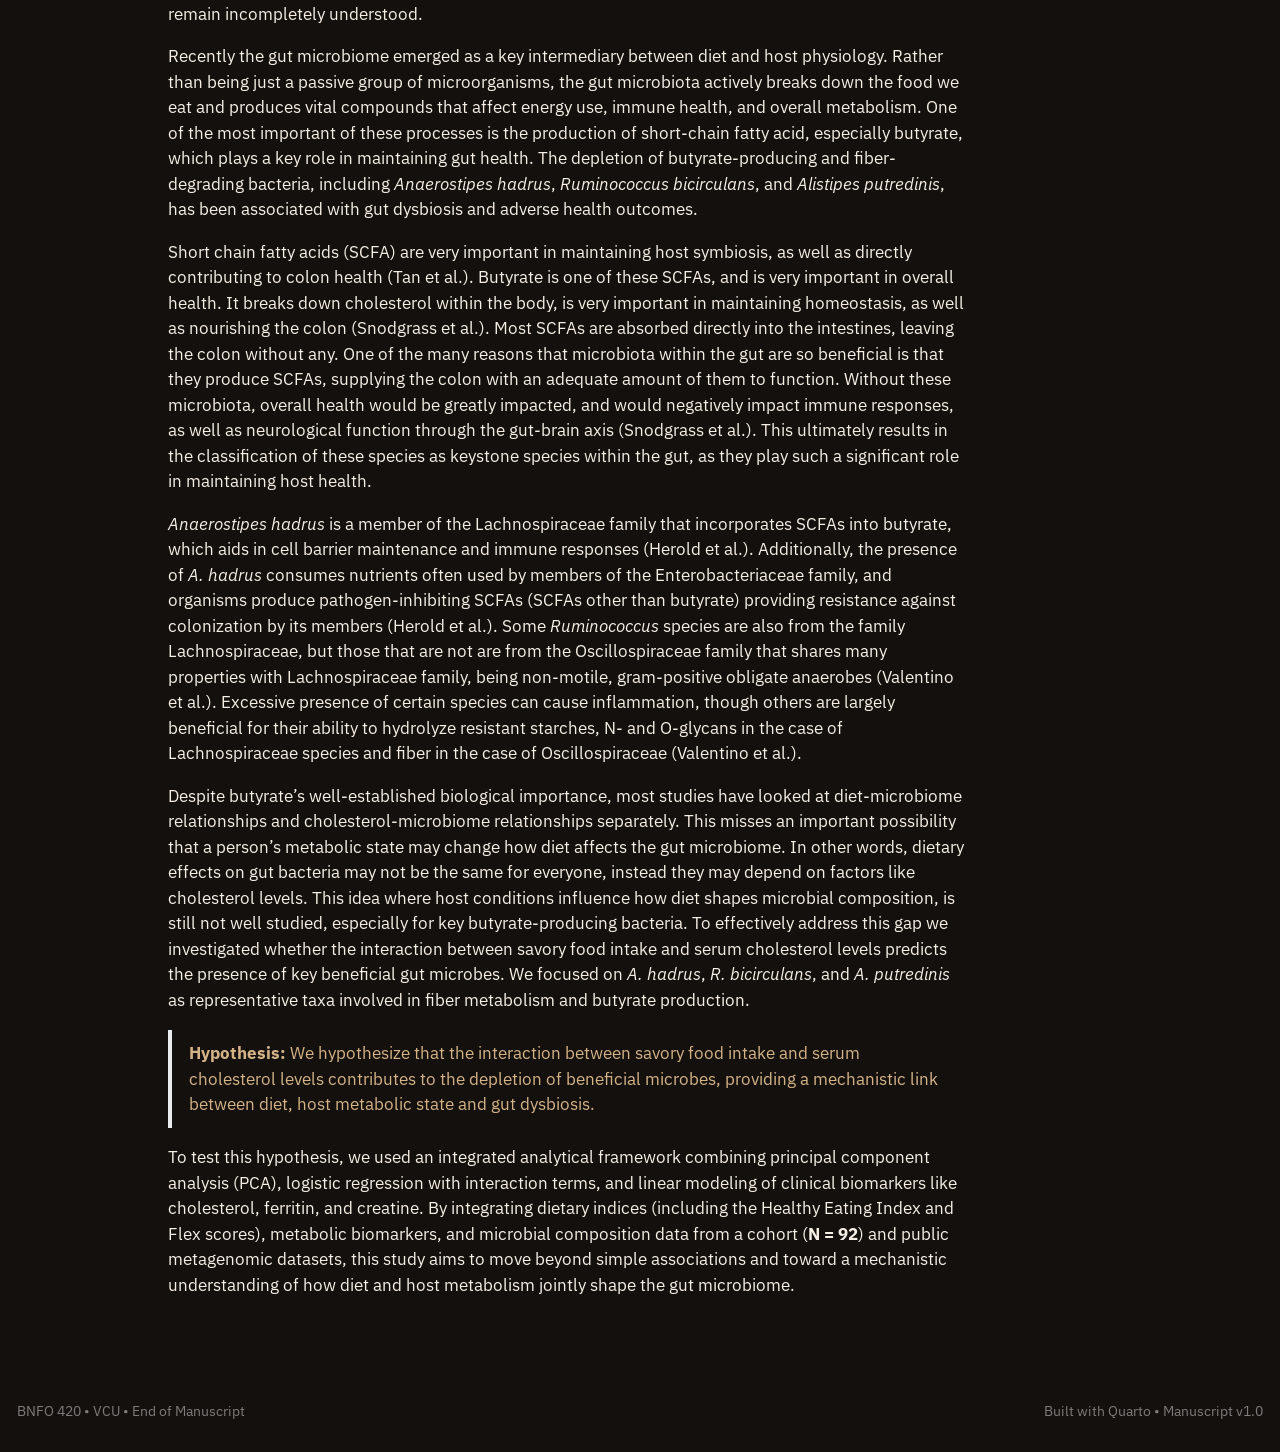
==== commit b2ae9a8a: "Update manuscript content across Quarto pages. Refresh abstract, introduction, methods, and results/" ====
--- a/docs/index.html
+++ b/docs/index.html
@@ -159,18 +159,22 @@
 <p><strong>n = 92</strong> samples. <strong>Host phenotyping</strong> includes age, sex, BMI, and clinical biomarkers. <strong>ZOE PREDICT 1</strong> (UK subset cohort).</p>
 <section id="abstract" class="level2" data-number="1">
 <h2 data-number="1" class="anchored" data-anchor-id="abstract"><span class="header-section-number">1</span> Abstract</h2>
-<p>Humans have co-evolved with a complex internal ecosystem of microbiota, functioning less as isolated organisms and more as symbiotic vessels for trillions of microbial cells. While diets high in savory, energy-dense foods and elevated cholesterol are well-established risk factors for cardiometabolic disease, the precise role of the gut microbiome as an intermediary remains incompletely understood, particularly in the context of how host metabolic state modifies microbial responses to diet.</p>
-<p>We hypothesize that the interaction between savory food intake and serum cholesterol levels predicts the depletion of beneficial gut microbes, providing a mechanistic link to diet-induced dysbiosis. Specifically, we tested whether these effects can be observed in key butyrate- and fiber-processing taxa, including <em>Anaerostipes hadrus</em>, <em>Ruminococcus bicurculans</em>, and <em>Alistipes putredinis</em>.</p>
-<p>A cohort (<code>N = 92</code>) was combined with public metagenomic datasets. We implemented an integrated analytical pipeline incorporating principal component analysis (PCA), logistic regression models of microbial presence, and adjustment for age, sex, and BMI, with multiple testing addressed using Benjamini-Hochberg false discovery rate correction.</p>
-<p>Logistic regression revealed evidence of associations for savory intake (<code>p = 0.0495</code>) and cholesterol (<code>p = 0.0183</code>), as well as a statistically significant interaction between these variables (<code>p = 0.0266</code>). The negative interaction coefficient suggested that increasing cholesterol can attenuate and ultimately reverse the relationship between savory intake and microbial presence.</p>
-<p>These findings support a context-dependent mediator model in which host metabolic state shapes how dietary factors influence microbial composition, and they identify specific taxa as candidates for follow-up validation and microbiome-informed dietary intervention studies.</p>
+<p>Humans have co-evolved with a complex internal ecosystem of microbiota, functioning less as isolated organisms and more as symbiotic vessels for trillions of microbial cells. While diets high in savory, energy-dense foods, and elevated cholesterol are well-established risk factors for cardiometabolic disease, the precise role of the gut microbiome as an intermediary remains incompletely understood, particularly in the context of how host metabolic state modifies microbial responses to diet. We hypothesize that the interaction between savory food intake and serum cholesterol levels predicts the depletion of beneficial gut microbes, providing a mechanistic link to diet-induced dysbiosis. Specifically, we tested whether these effects can be observed in key butyrate- and fiber processing taxa, including <em>Anaerostipes hadrus</em>, <em>Ruminococcus bicirculans</em>, and <em>Alistipes putredinis</em>, and whether this relationship depends on host metabolic context.</p>
+<p>A cohort (<strong>N = 92</strong>) was combined with public metagenomic datasets. We implemented an integrated analytical pipeline incorporating principal component analysis (PCA), logistic regression models of microbial presence, and adjustment for age, sex, and BMI, with multiple testing addressed using Benjamini-Hochberg false discovery rate correction. Our PCA, anchored by dietary indices including Healthy Eating Index (HEI) and Flex scores, identified savory intake, carbohydrates, cholesterol, LDL, ferritin, and creatine as dominant contributors, alongside the selected microbial taxa, supporting their inclusion as key features for downstream analysis.</p>
+<p>Logistic regression revealed evidence of associations for savory intake (<strong>p = 0.0495</strong>) and cholesterol (<strong>p = 0.0183</strong>), as well as a statistically significant interaction between these variables (<strong>p = 0.0266</strong>). The negative interaction coefficient indicated that increasing cholesterol reduces and can ultimately reverse the relationship between savory intake and microbial presence, possibly suggesting a conditional and non-linear relationship between diet and microbiome composition.</p>
+<p>These findings suggest that the microbiome functions as a context-dependent mediator of diet-health relationships, with host metabolic state shaping how dietary factors influence microbial composition. This interaction-based framework provides a mechanistic explanation for diet-associated dysbiosis and identifies specific taxa as candidates for future validation in larger, longitudinal studies and potential targets for microbiome informed dietary interventions.</p>
 </section>
 <section id="introduction" class="level2" data-number="2">
 <h2 data-number="2" class="anchored" data-anchor-id="introduction"><span class="header-section-number">2</span> Introduction</h2>
 <p>Diet is one of the most powerful environmental determinants of human health, with strong evidence linking dietary patterns and metabolic biomarkers to cardiometabolic disease risk. In particular, diets high in savory, energy-dense foods, alongside elevated serum cholesterol levels, have consistently been associated with increased incidence of metabolic dysfunction, inflammation, and long-term disease outcomes. However, the biological mechanisms that connect these risk factors to disease progression remain incompletely understood.</p>
-<p>Recently, the gut microbiome has emerged as a key intermediary between diet and host physiology. Rather than functioning as a passive community, gut microbiota actively metabolize diet-derived substrates and produce compounds that influence energy utilization, immune signaling, and whole-host metabolic balance.</p>
-<p>One especially important pathway is short-chain fatty acid production, particularly butyrate. Depletion of butyrate-producing and fiber-degrading bacteria, including <em>A. hadrus</em>, <em>R. bicurculans</em>, and <em>A. putredinis</em>, has been associated with gut dysbiosis and adverse downstream outcomes.</p>
-<p>Despite this biological importance, most prior work has examined diet-microbiome and cholesterol-microbiome relationships separately. Our study addresses this gap by testing whether host metabolic context alters the microbiome’s dietary response.</p>
+<p>Recently the gut microbiome emerged as a key intermediary between diet and host physiology. Rather than being just a passive group of microorganisms, the gut microbiota actively breaks down the food we eat and produces vital compounds that affect energy use, immune health, and overall metabolism. One of the most important of these processes is the production of short-chain fatty acid, especially butyrate, which plays a key role in maintaining gut health. The depletion of butyrate-producing and fiber-degrading bacteria, including <em>Anaerostipes hadrus</em>, <em>Ruminococcus bicirculans</em>, and <em>Alistipes putredinis</em>, has been associated with gut dysbiosis and adverse health outcomes.</p>
+<p>Short chain fatty acids (SCFA) are very important in maintaining host symbiosis, as well as directly contributing to colon health (Tan et al.). Butyrate is one of these SCFAs, and is very important in overall health. It breaks down cholesterol within the body, is very important in maintaining homeostasis, as well as nourishing the colon (Snodgrass et al.). Most SCFAs are absorbed directly into the intestines, leaving the colon without any. One of the many reasons that microbiota within the gut are so beneficial is that they produce SCFAs, supplying the colon with an adequate amount of them to function. Without these microbiota, overall health would be greatly impacted, and would negatively impact immune responses, as well as neurological function through the gut-brain axis (Snodgrass et al.). This ultimately results in the classification of these species as keystone species within the gut, as they play such a significant role in maintaining host health.</p>
+<p><em>Anaerostipes hadrus</em> is a member of the Lachnospiraceae family that incorporates SCFAs into butyrate, which aids in cell barrier maintenance and immune responses (Herold et al.). Additionally, the presence of <em>A. hadrus</em> consumes nutrients often used by members of the Enterobacteriaceae family, and organisms produce pathogen-inhibiting SCFAs (SCFAs other than butyrate) providing resistance against colonization by its members (Herold et al.). Some <em>Ruminococcus</em> species are also from the family Lachnospiraceae, but those that are not are from the Oscillospiraceae family that shares many properties with Lachnospiraceae family, being non-motile, gram-positive obligate anaerobes (Valentino et al.). Excessive presence of certain species can cause inflammation, though others are largely beneficial for their ability to hydrolyze resistant starches, N- and O-glycans in the case of Lachnospiraceae species and fiber in the case of Oscillospiraceae (Valentino et al.).</p>
+<p>Despite butyrate’s well-established biological importance, most studies have looked at diet-microbiome relationships and cholesterol-microbiome relationships separately. This misses an important possibility that a person’s metabolic state may change how diet affects the gut microbiome. In other words, dietary effects on gut bacteria may not be the same for everyone, instead they may depend on factors like cholesterol levels. This idea where host conditions influence how diet shapes microbial composition, is still not well studied, especially for key butyrate-producing bacteria. To effectively address this gap we investigated whether the interaction between savory food intake and serum cholesterol levels predicts the presence of key beneficial gut microbes. We focused on <em>A. hadrus</em>, <em>R. bicirculans</em>, and <em>A. putredinis</em> as representative taxa involved in fiber metabolism and butyrate production.</p>
+<blockquote class="blockquote">
+<p><strong>Hypothesis:</strong> We hypothesize that the interaction between savory food intake and serum cholesterol levels contributes to the depletion of beneficial microbes, providing a mechanistic link between diet, host metabolic state and gut dysbiosis.</p>
+</blockquote>
+<p>To test this hypothesis, we used an integrated analytical framework combining principal component analysis (PCA), logistic regression with interaction terms, and linear modeling of clinical biomarkers like cholesterol, ferritin, and creatine. By integrating dietary indices (including the Healthy Eating Index and Flex scores), metabolic biomarkers, and microbial composition data from a cohort (<strong>N = 92</strong>) and public metagenomic datasets, this study aims to move beyond simple associations and toward a mechanistic understanding of how diet and host metabolism jointly shape the gut microbiome.</p>
 
 
 </section>
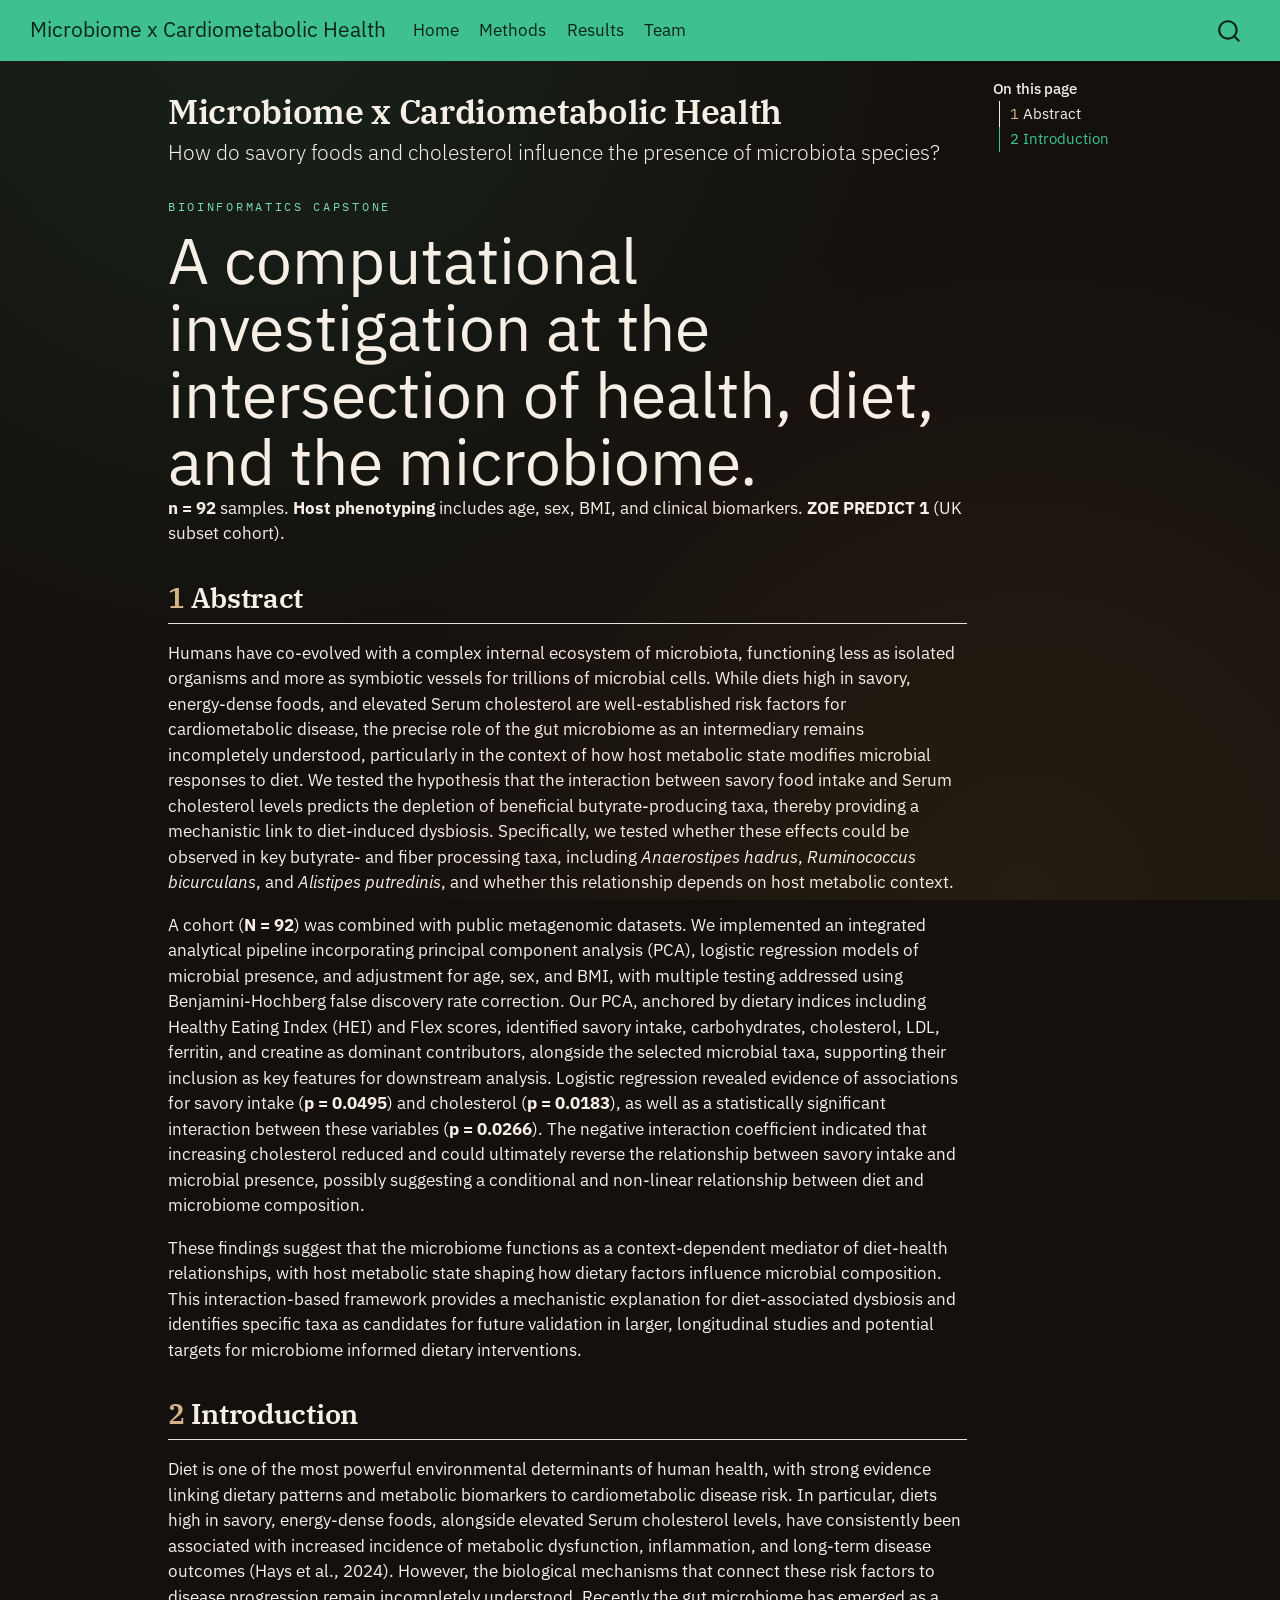
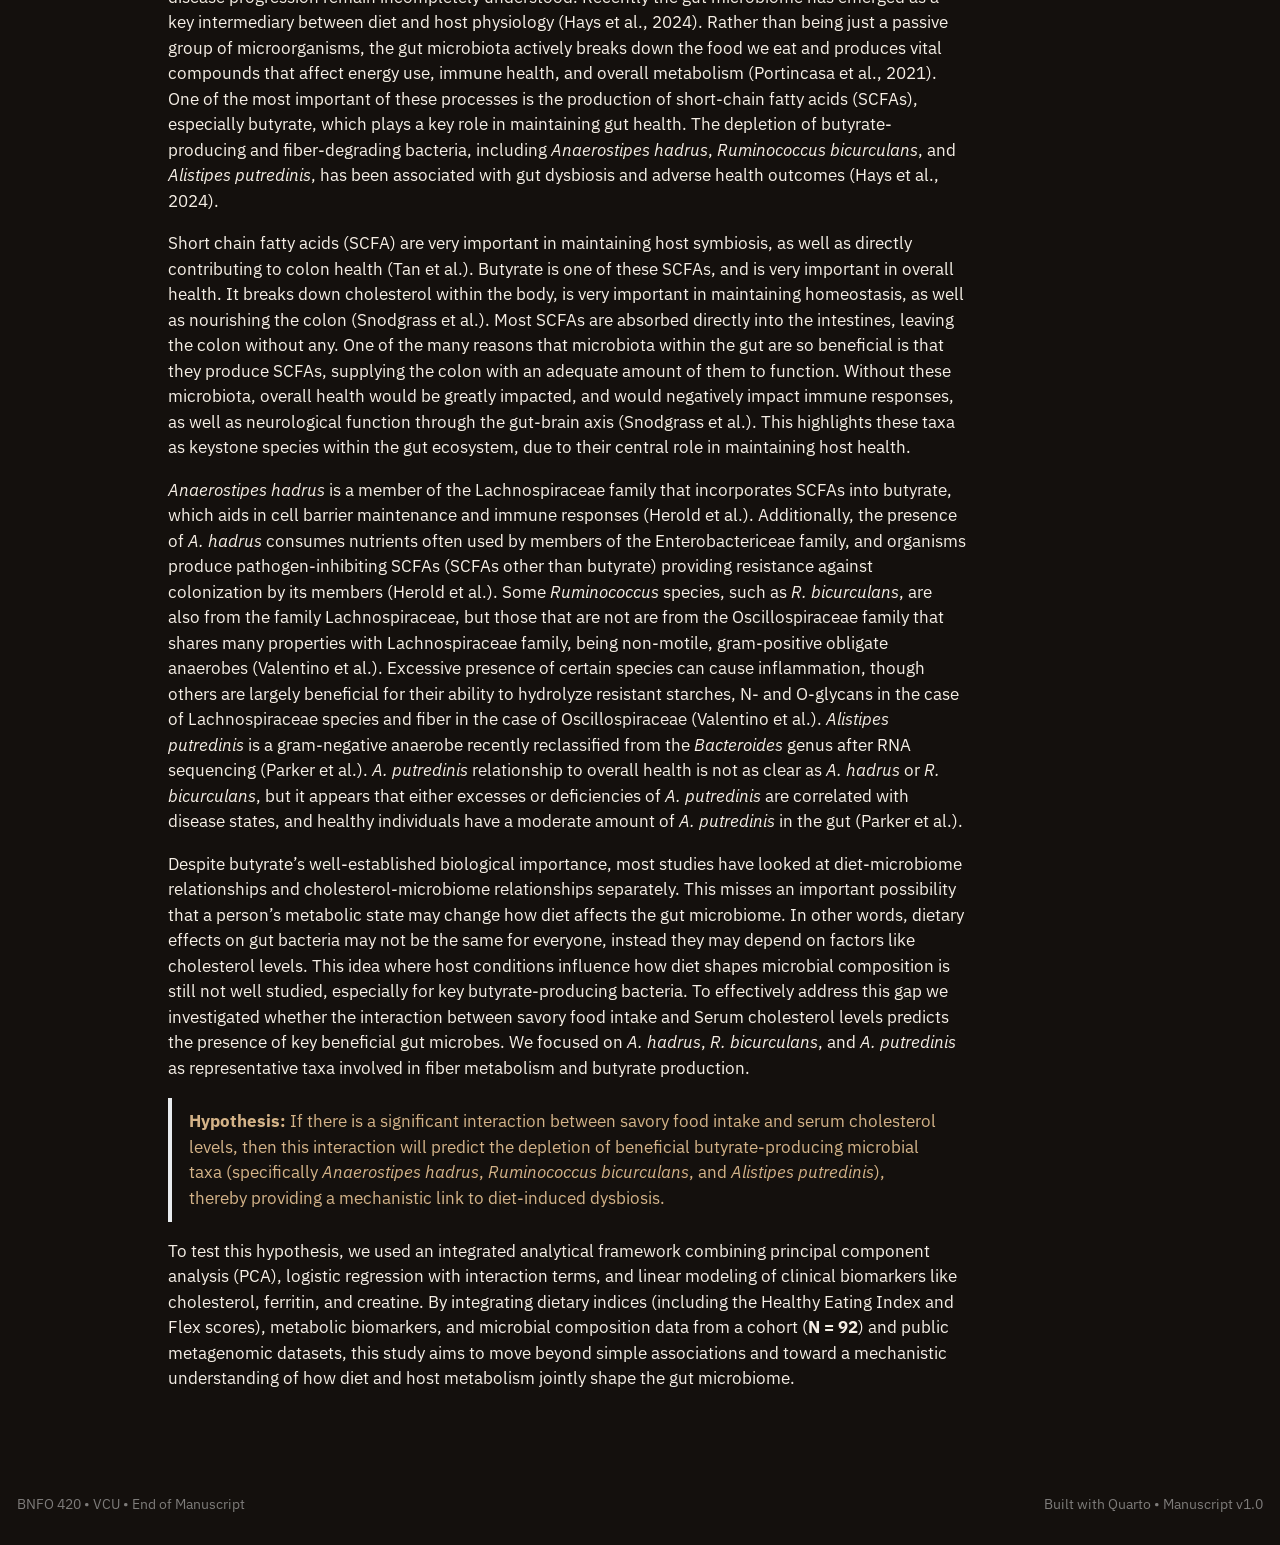
==== commit 204d5e8f: "Update website content, figures, pipeline, and styles. Add PCA and regression figures, pipeline diag" ====
--- a/docs/index.html
+++ b/docs/index.html
@@ -40,7 +40,7 @@
 <link href="site_libs/quarto-html/quarto-syntax-highlighting-dark-4d9afe2b8d18ee9fa5d0d57b5ed4214d.css" rel="stylesheet" id="quarto-text-highlighting-styles">
 <script src="site_libs/bootstrap/bootstrap.min.js"></script>
 <link href="site_libs/bootstrap/bootstrap-icons.css" rel="stylesheet">
-<link href="site_libs/bootstrap/bootstrap-b4e9557cfa6f22abb82a7b4c16b2874a.min.css" rel="stylesheet" append-hash="true" id="quarto-bootstrap" data-mode="dark">
+<link href="site_libs/bootstrap/bootstrap-b96a5d8ae08c0a62e0b7f96b1ae637a7.min.css" rel="stylesheet" append-hash="true" id="quarto-bootstrap" data-mode="dark">
 <script id="quarto-search-options" type="application/json">{
   "location": "navbar",
   "copy-button": false,
@@ -133,7 +133,7 @@
 <header id="title-block-header" class="quarto-title-block default">
 <div class="quarto-title">
 <h1 class="title">Microbiome x Cardiometabolic Health</h1>
-<p class="subtitle lead">How do savory foods influence the presence of beneficial microbiota species?</p>
+<p class="subtitle lead">How do savory foods and cholesterol influence the presence of microbiota species?</p>
 </div>
 
 
@@ -159,20 +159,18 @@
 <p><strong>n = 92</strong> samples. <strong>Host phenotyping</strong> includes age, sex, BMI, and clinical biomarkers. <strong>ZOE PREDICT 1</strong> (UK subset cohort).</p>
 <section id="abstract" class="level2" data-number="1">
 <h2 data-number="1" class="anchored" data-anchor-id="abstract"><span class="header-section-number">1</span> Abstract</h2>
-<p>Humans have co-evolved with a complex internal ecosystem of microbiota, functioning less as isolated organisms and more as symbiotic vessels for trillions of microbial cells. While diets high in savory, energy-dense foods, and elevated cholesterol are well-established risk factors for cardiometabolic disease, the precise role of the gut microbiome as an intermediary remains incompletely understood, particularly in the context of how host metabolic state modifies microbial responses to diet. We hypothesize that the interaction between savory food intake and serum cholesterol levels predicts the depletion of beneficial gut microbes, providing a mechanistic link to diet-induced dysbiosis. Specifically, we tested whether these effects can be observed in key butyrate- and fiber processing taxa, including <em>Anaerostipes hadrus</em>, <em>Ruminococcus bicirculans</em>, and <em>Alistipes putredinis</em>, and whether this relationship depends on host metabolic context.</p>
-<p>A cohort (<strong>N = 92</strong>) was combined with public metagenomic datasets. We implemented an integrated analytical pipeline incorporating principal component analysis (PCA), logistic regression models of microbial presence, and adjustment for age, sex, and BMI, with multiple testing addressed using Benjamini-Hochberg false discovery rate correction. Our PCA, anchored by dietary indices including Healthy Eating Index (HEI) and Flex scores, identified savory intake, carbohydrates, cholesterol, LDL, ferritin, and creatine as dominant contributors, alongside the selected microbial taxa, supporting their inclusion as key features for downstream analysis.</p>
-<p>Logistic regression revealed evidence of associations for savory intake (<strong>p = 0.0495</strong>) and cholesterol (<strong>p = 0.0183</strong>), as well as a statistically significant interaction between these variables (<strong>p = 0.0266</strong>). The negative interaction coefficient indicated that increasing cholesterol reduces and can ultimately reverse the relationship between savory intake and microbial presence, possibly suggesting a conditional and non-linear relationship between diet and microbiome composition.</p>
+<p>Humans have co-evolved with a complex internal ecosystem of microbiota, functioning less as isolated organisms and more as symbiotic vessels for trillions of microbial cells. While diets high in savory, energy-dense foods, and elevated Serum cholesterol are well-established risk factors for cardiometabolic disease, the precise role of the gut microbiome as an intermediary remains incompletely understood, particularly in the context of how host metabolic state modifies microbial responses to diet. We tested the hypothesis that the interaction between savory food intake and Serum cholesterol levels predicts the depletion of beneficial butyrate-producing taxa, thereby providing a mechanistic link to diet-induced dysbiosis. Specifically, we tested whether these effects could be observed in key butyrate- and fiber processing taxa, including <em>Anaerostipes hadrus</em>, <em>Ruminococcus bicurculans</em>, and <em>Alistipes putredinis</em>, and whether this relationship depends on host metabolic context.</p>
+<p>A cohort (<strong>N = 92</strong>) was combined with public metagenomic datasets. We implemented an integrated analytical pipeline incorporating principal component analysis (PCA), logistic regression models of microbial presence, and adjustment for age, sex, and BMI, with multiple testing addressed using Benjamini-Hochberg false discovery rate correction. Our PCA, anchored by dietary indices including Healthy Eating Index (HEI) and Flex scores, identified savory intake, carbohydrates, cholesterol, LDL, ferritin, and creatine as dominant contributors, alongside the selected microbial taxa, supporting their inclusion as key features for downstream analysis. Logistic regression revealed evidence of associations for savory intake (<strong>p = 0.0495</strong>) and cholesterol (<strong>p = 0.0183</strong>), as well as a statistically significant interaction between these variables (<strong>p = 0.0266</strong>). The negative interaction coefficient indicated that increasing cholesterol reduced and could ultimately reverse the relationship between savory intake and microbial presence, possibly suggesting a conditional and non-linear relationship between diet and microbiome composition.</p>
 <p>These findings suggest that the microbiome functions as a context-dependent mediator of diet-health relationships, with host metabolic state shaping how dietary factors influence microbial composition. This interaction-based framework provides a mechanistic explanation for diet-associated dysbiosis and identifies specific taxa as candidates for future validation in larger, longitudinal studies and potential targets for microbiome informed dietary interventions.</p>
 </section>
 <section id="introduction" class="level2" data-number="2">
 <h2 data-number="2" class="anchored" data-anchor-id="introduction"><span class="header-section-number">2</span> Introduction</h2>
-<p>Diet is one of the most powerful environmental determinants of human health, with strong evidence linking dietary patterns and metabolic biomarkers to cardiometabolic disease risk. In particular, diets high in savory, energy-dense foods, alongside elevated serum cholesterol levels, have consistently been associated with increased incidence of metabolic dysfunction, inflammation, and long-term disease outcomes. However, the biological mechanisms that connect these risk factors to disease progression remain incompletely understood.</p>
-<p>Recently the gut microbiome emerged as a key intermediary between diet and host physiology. Rather than being just a passive group of microorganisms, the gut microbiota actively breaks down the food we eat and produces vital compounds that affect energy use, immune health, and overall metabolism. One of the most important of these processes is the production of short-chain fatty acid, especially butyrate, which plays a key role in maintaining gut health. The depletion of butyrate-producing and fiber-degrading bacteria, including <em>Anaerostipes hadrus</em>, <em>Ruminococcus bicirculans</em>, and <em>Alistipes putredinis</em>, has been associated with gut dysbiosis and adverse health outcomes.</p>
-<p>Short chain fatty acids (SCFA) are very important in maintaining host symbiosis, as well as directly contributing to colon health (Tan et al.). Butyrate is one of these SCFAs, and is very important in overall health. It breaks down cholesterol within the body, is very important in maintaining homeostasis, as well as nourishing the colon (Snodgrass et al.). Most SCFAs are absorbed directly into the intestines, leaving the colon without any. One of the many reasons that microbiota within the gut are so beneficial is that they produce SCFAs, supplying the colon with an adequate amount of them to function. Without these microbiota, overall health would be greatly impacted, and would negatively impact immune responses, as well as neurological function through the gut-brain axis (Snodgrass et al.). This ultimately results in the classification of these species as keystone species within the gut, as they play such a significant role in maintaining host health.</p>
-<p><em>Anaerostipes hadrus</em> is a member of the Lachnospiraceae family that incorporates SCFAs into butyrate, which aids in cell barrier maintenance and immune responses (Herold et al.). Additionally, the presence of <em>A. hadrus</em> consumes nutrients often used by members of the Enterobacteriaceae family, and organisms produce pathogen-inhibiting SCFAs (SCFAs other than butyrate) providing resistance against colonization by its members (Herold et al.). Some <em>Ruminococcus</em> species are also from the family Lachnospiraceae, but those that are not are from the Oscillospiraceae family that shares many properties with Lachnospiraceae family, being non-motile, gram-positive obligate anaerobes (Valentino et al.). Excessive presence of certain species can cause inflammation, though others are largely beneficial for their ability to hydrolyze resistant starches, N- and O-glycans in the case of Lachnospiraceae species and fiber in the case of Oscillospiraceae (Valentino et al.).</p>
-<p>Despite butyrate’s well-established biological importance, most studies have looked at diet-microbiome relationships and cholesterol-microbiome relationships separately. This misses an important possibility that a person’s metabolic state may change how diet affects the gut microbiome. In other words, dietary effects on gut bacteria may not be the same for everyone, instead they may depend on factors like cholesterol levels. This idea where host conditions influence how diet shapes microbial composition, is still not well studied, especially for key butyrate-producing bacteria. To effectively address this gap we investigated whether the interaction between savory food intake and serum cholesterol levels predicts the presence of key beneficial gut microbes. We focused on <em>A. hadrus</em>, <em>R. bicirculans</em>, and <em>A. putredinis</em> as representative taxa involved in fiber metabolism and butyrate production.</p>
+<p>Diet is one of the most powerful environmental determinants of human health, with strong evidence linking dietary patterns and metabolic biomarkers to cardiometabolic disease risk. In particular, diets high in savory, energy-dense foods, alongside elevated Serum cholesterol levels, have consistently been associated with increased incidence of metabolic dysfunction, inflammation, and long-term disease outcomes (Hays et al., 2024). However, the biological mechanisms that connect these risk factors to disease progression remain incompletely understood. Recently the gut microbiome has emerged as a key intermediary between diet and host physiology (Hays et al., 2024). Rather than being just a passive group of microorganisms, the gut microbiota actively breaks down the food we eat and produces vital compounds that affect energy use, immune health, and overall metabolism (Portincasa et al., 2021). One of the most important of these processes is the production of short-chain fatty acids (SCFAs), especially butyrate, which plays a key role in maintaining gut health. The depletion of butyrate-producing and fiber-degrading bacteria, including <em>Anaerostipes hadrus</em>, <em>Ruminococcus bicurculans</em>, and <em>Alistipes putredinis</em>, has been associated with gut dysbiosis and adverse health outcomes (Hays et al., 2024).</p>
+<p>Short chain fatty acids (SCFA) are very important in maintaining host symbiosis, as well as directly contributing to colon health (Tan et al.). Butyrate is one of these SCFAs, and is very important in overall health. It breaks down cholesterol within the body, is very important in maintaining homeostasis, as well as nourishing the colon (Snodgrass et al.). Most SCFAs are absorbed directly into the intestines, leaving the colon without any. One of the many reasons that microbiota within the gut are so beneficial is that they produce SCFAs, supplying the colon with an adequate amount of them to function. Without these microbiota, overall health would be greatly impacted, and would negatively impact immune responses, as well as neurological function through the gut-brain axis (Snodgrass et al.). This highlights these taxa as keystone species within the gut ecosystem, due to their central role in maintaining host health.</p>
+<p><em>Anaerostipes hadrus</em> is a member of the Lachnospiraceae family that incorporates SCFAs into butyrate, which aids in cell barrier maintenance and immune responses (Herold et al.). Additionally, the presence of <em>A. hadrus</em> consumes nutrients often used by members of the Enterobactericeae family, and organisms produce pathogen-inhibiting SCFAs (SCFAs other than butyrate) providing resistance against colonization by its members (Herold et al.). Some <em>Ruminococcus</em> species, such as <em>R. bicurculans</em>, are also from the family Lachnospiraceae, but those that are not are from the Oscillospiraceae family that shares many properties with Lachnospiraceae family, being non-motile, gram-positive obligate anaerobes (Valentino et al.). Excessive presence of certain species can cause inflammation, though others are largely beneficial for their ability to hydrolyze resistant starches, N- and O-glycans in the case of Lachnospiraceae species and fiber in the case of Oscillospiraceae (Valentino et al.). <em>Alistipes putredinis</em> is a gram-negative anaerobe recently reclassified from the <em>Bacteroides</em> genus after RNA sequencing (Parker et al.). <em>A. putredinis</em> relationship to overall health is not as clear as <em>A. hadrus</em> or <em>R. bicurculans</em>, but it appears that either excesses or deficiencies of <em>A. putredinis</em> are correlated with disease states, and healthy individuals have a moderate amount of <em>A. putredinis</em> in the gut (Parker et al.).</p>
+<p>Despite butyrate’s well-established biological importance, most studies have looked at diet-microbiome relationships and cholesterol-microbiome relationships separately. This misses an important possibility that a person’s metabolic state may change how diet affects the gut microbiome. In other words, dietary effects on gut bacteria may not be the same for everyone, instead they may depend on factors like cholesterol levels. This idea where host conditions influence how diet shapes microbial composition is still not well studied, especially for key butyrate-producing bacteria. To effectively address this gap we investigated whether the interaction between savory food intake and Serum cholesterol levels predicts the presence of key beneficial gut microbes. We focused on <em>A. hadrus</em>, <em>R. bicurculans</em>, and <em>A. putredinis</em> as representative taxa involved in fiber metabolism and butyrate production.</p>
 <blockquote class="blockquote">
-<p><strong>Hypothesis:</strong> We hypothesize that the interaction between savory food intake and serum cholesterol levels contributes to the depletion of beneficial microbes, providing a mechanistic link between diet, host metabolic state and gut dysbiosis.</p>
+<p><strong>Hypothesis:</strong> If there is a significant interaction between savory food intake and serum cholesterol levels, then this interaction will predict the depletion of beneficial butyrate-producing microbial taxa (specifically <em>Anaerostipes hadrus</em>, <em>Ruminococcus bicurculans</em>, and <em>Alistipes putredinis</em>), thereby providing a mechanistic link to diet-induced dysbiosis.</p>
 </blockquote>
 <p>To test this hypothesis, we used an integrated analytical framework combining principal component analysis (PCA), logistic regression with interaction terms, and linear modeling of clinical biomarkers like cholesterol, ferritin, and creatine. By integrating dietary indices (including the Healthy Eating Index and Flex scores), metabolic biomarkers, and microbial composition data from a cohort (<strong>N = 92</strong>) and public metagenomic datasets, this study aims to move beyond simple associations and toward a mechanistic understanding of how diet and host metabolism jointly shape the gut microbiome.</p>
 
